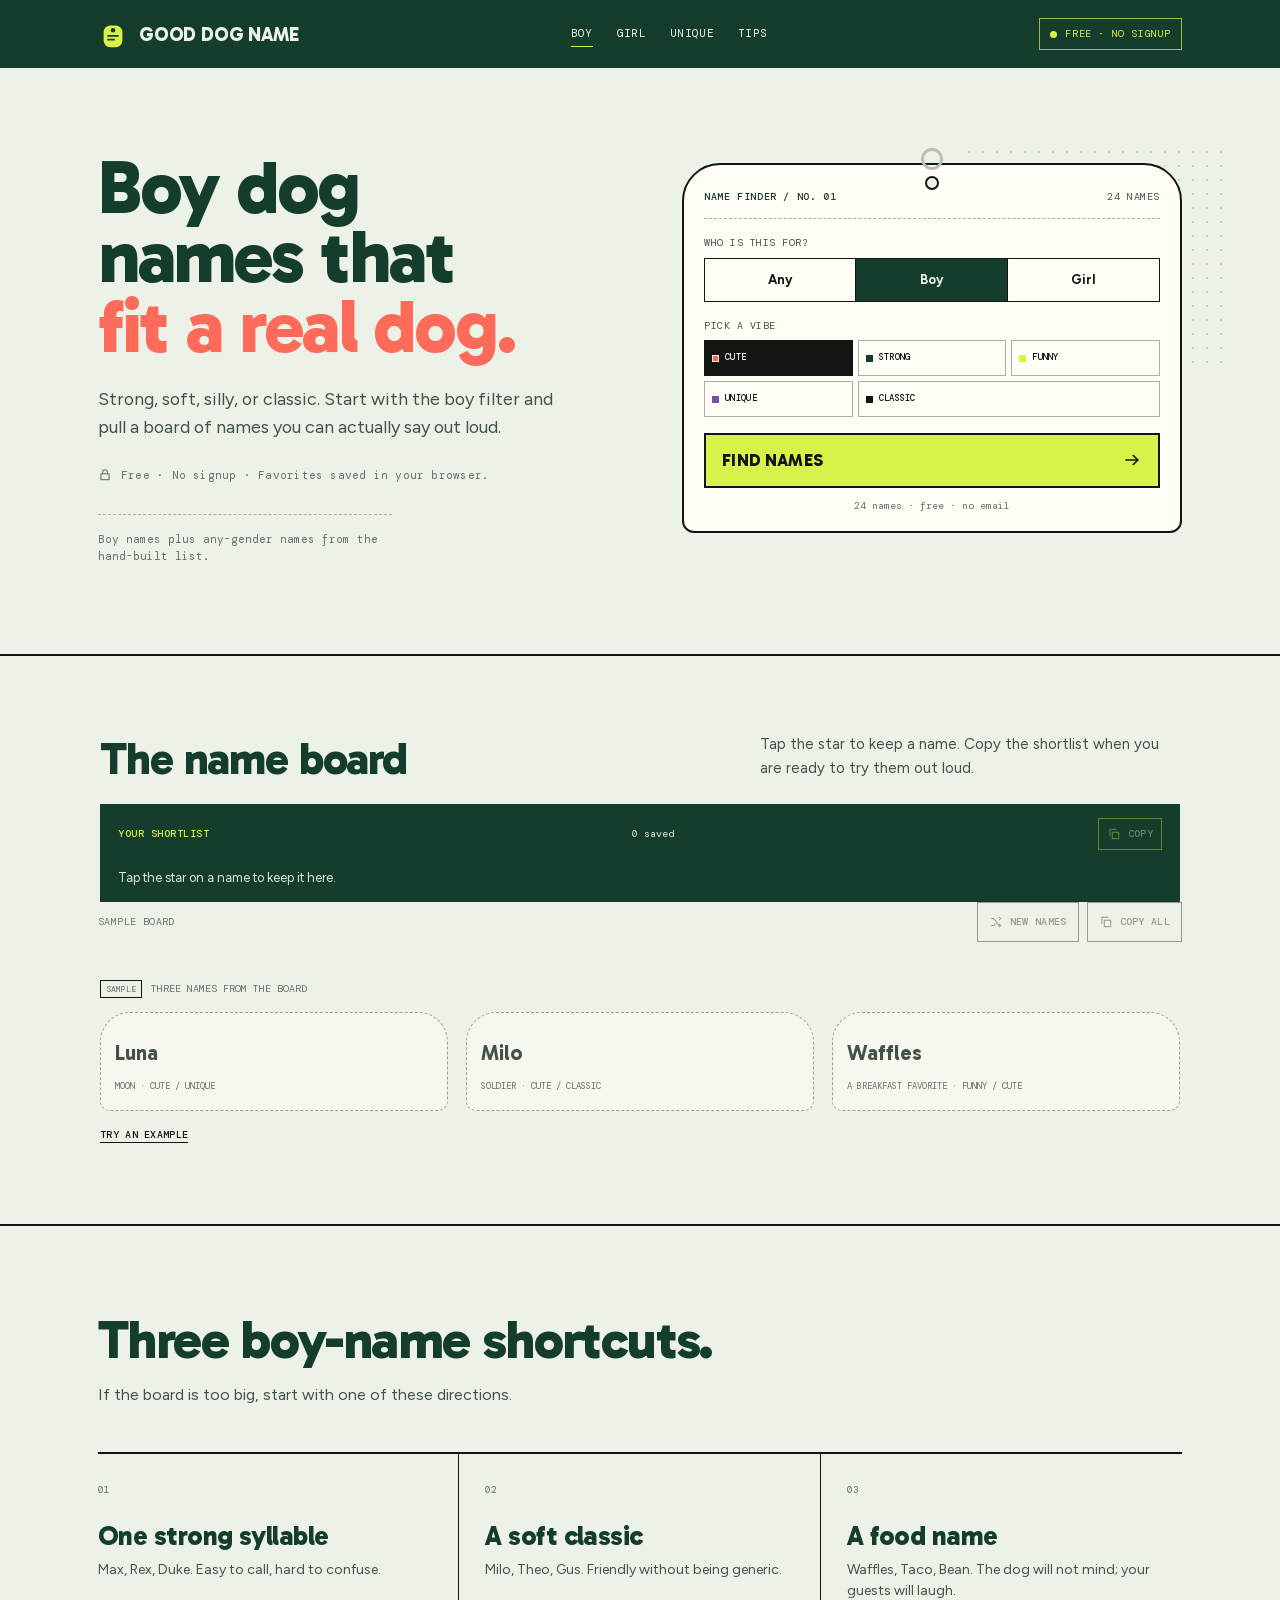
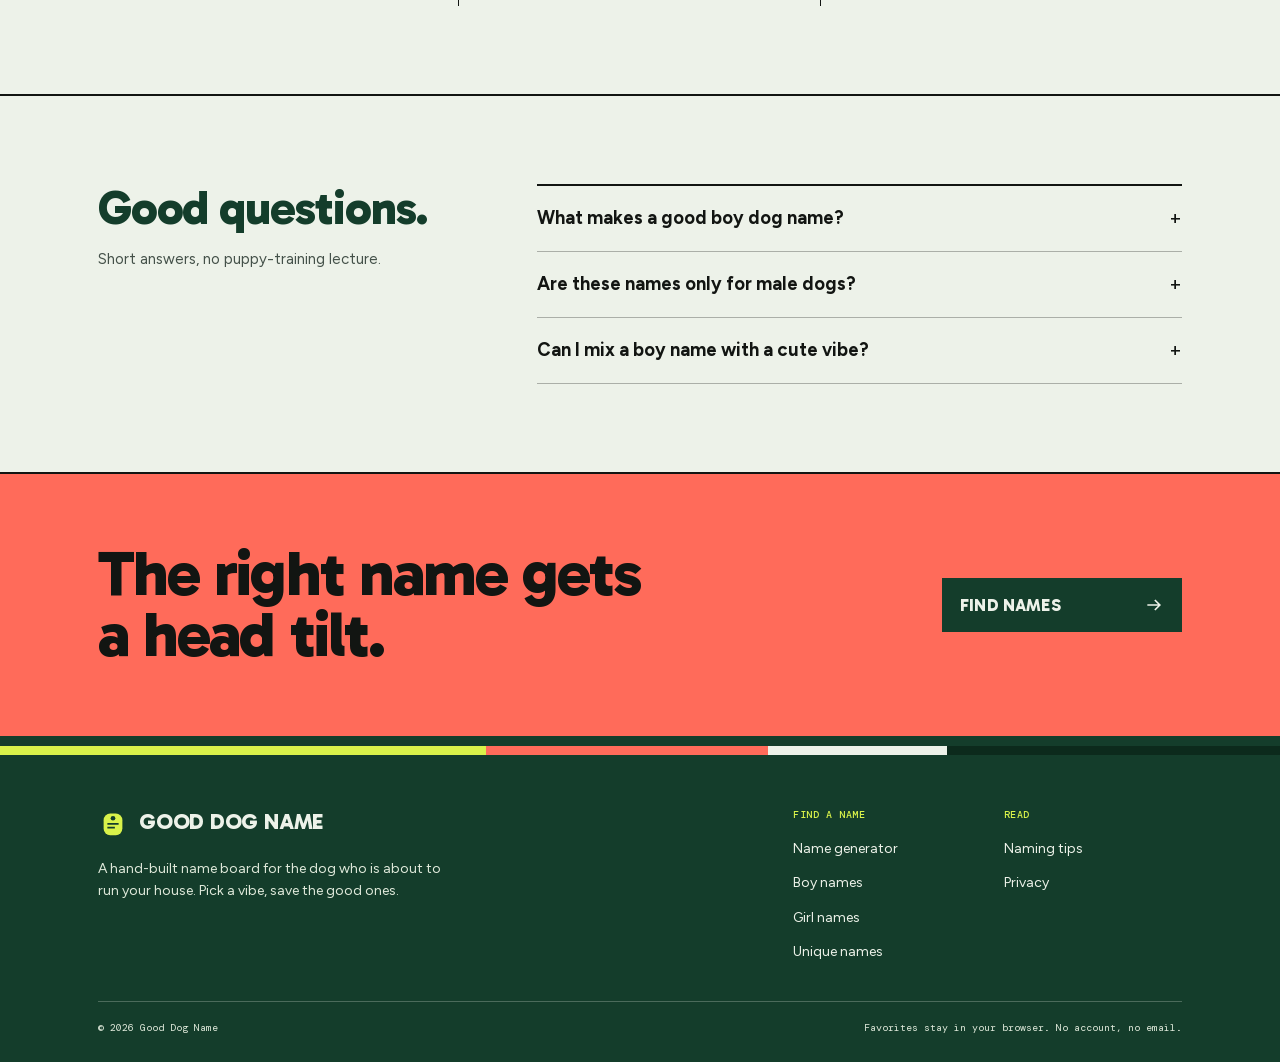
==== boy-dog-names/index.html @ aaa2a05f "Launch Good Dog Name preview" ====
<!doctype html>
<html lang="en">
<head>
<meta charset="utf-8">
<meta name="viewport" content="width=device-width, initial-scale=1">
<title>Boy Dog Names — Ideas by Vibe | Good Dog Name</title>
<meta name="description" content="Boy dog names with a clear sound and a good nickname: strong, cute, funny, unique, and classic picks.">
<link rel="canonical" href="https://fuchen5737.github.io/good-dog-name/boy-dog-names/">
<meta name="theme-color" content="#143d2b">
<meta name="robots" content="noindex, nofollow">
<meta property="og:type" content="website">
<meta property="og:site_name" content="Good Dog Name">
<meta property="og:title" content="Boy Dog Names — Ideas by Vibe | Good Dog Name">
<meta property="og:description" content="Boy dog names with a clear sound and a good nickname: strong, cute, funny, unique, and classic picks.">
<meta property="og:url" content="https://fuchen5737.github.io/good-dog-name/boy-dog-names/">
<meta property="og:image" content="https://fuchen5737.github.io/good-dog-name/assets/og.png">
<meta property="og:image:width" content="1200">
<meta property="og:image:height" content="630">
<meta name="twitter:card" content="summary_large_image">
<meta name="twitter:title" content="Boy Dog Names — Ideas by Vibe | Good Dog Name">
<meta name="twitter:description" content="Boy dog names with a clear sound and a good nickname: strong, cute, funny, unique, and classic picks.">
<meta name="twitter:image" content="https://fuchen5737.github.io/good-dog-name/assets/og.png">
<link rel="icon" href="../assets/favicon.svg" type="image/svg+xml">
<link rel="preload" href="../assets/fonts/gabarito-latin.woff2" as="font" type="font/woff2" crossorigin>
<link rel="preload" href="../assets/fonts/figtree-latin.woff2" as="font" type="font/woff2" crossorigin>
<link rel="stylesheet" href="../assets/styles.css">
<script type="application/ld+json">{"@context":"https://schema.org","@type":"WebApplication","name":"Good Dog Name","url":"https://fuchen5737.github.io/good-dog-name/","applicationCategory":"UtilitiesApplication","operatingSystem":"Any","browserRequirements":"Requires JavaScript","offers":{"@type":"Offer","price":"0","priceCurrency":"USD"},"description":"A free dog name generator with a hand-built list of names by gender and vibe, plus a saved shortlist."}</script>
<script type="application/ld+json">{"@context":"https://schema.org","@type":"FAQPage","mainEntity":[{"@type":"Question","name":"What makes a good boy dog name?","acceptedAnswer":{"@type":"Answer","text":"A clear sound, a nickname you like, and a name that does not sound like a command. Short and strong is a reliable start."}},{"@type":"Question","name":"Are these names only for male dogs?","acceptedAnswer":{"@type":"Answer","text":"The list is filtered to boy and any-gender names, but dogs do not care about gender. Use what fits."}},{"@type":"Question","name":"Can I mix a boy name with a cute vibe?","acceptedAnswer":{"@type":"Answer","text":"Yes. The vibe filter is separate from the gender filter, so you can pull cute boy names, strong boy names, and everything in between."}}]}</script>
</head>
<body data-page="boy-dog-names" data-preset-gender="boy" data-preset-style="cute">
<a class="skip-link" href="#generator">Skip to name finder</a>
<header class="site-header">
  <div class="wrap site-header__inner">
    <a class="brand" href="../" aria-label="Good Dog Name home">
      <svg class="brand__mark" viewBox="0 0 32 32" aria-hidden="true"><rect x="6" y="7" width="20" height="23" rx="7" fill="#d9f24a"/><circle cx="16" cy="12" r="2.5" fill="#143d2b"/><path d="M10 18h12M10 22h8" stroke="#143d2b" stroke-width="2"/></svg>
      <span>Good Dog Name</span>
    </a>
    <nav class="site-nav" aria-label="Primary">
      <a href="../boy-dog-names/" aria-current="page">Boy</a>
      <a href="../girl-dog-names/">Girl</a>
      <a href="../unique-dog-names/">Unique</a>
      <a href="../dog-naming-tips/">Tips</a>
    </nav>
    <span class="header-chip">Free · No signup</span>
  </div>
</header>
<main id="main">
<section class="hero" id="generator">
  <div class="wrap hero__inner">
    <div class="hero__copy reveal">
      <h1>Boy dog names that <em>fit a real dog.</em></h1>
      <p class="hero__sub">Strong, soft, silly, or classic. Start with the boy filter and pull a board of names you can actually say out loud.</p>
      <p class="hero__trust"><svg viewBox="0 0 24 24" fill="none" stroke="currentColor" stroke-width="1.8" aria-hidden="true"><rect x="5" y="10" width="14" height="10"/><path d="M8 10V7a4 4 0 0 1 8 0v3"/></svg> Free · No signup · Favorites saved in your browser.</p>
      <p class="hero__note">Boy names plus any-gender names from the hand-built list.</p>
    </div>
    <div class="finder-wrap">
      <form class="finder reveal reveal--2" id="name-form" novalidate>
  <div class="finder__head">
    <strong>Name finder / No. 01</strong>
    <span>24 names</span>
  </div>
  <div class="finder__body">
    <fieldset class="fieldset">
      <legend>Who is this for?</legend>
      <div class="segmented">
        <label><input type="radio" name="gender" value="any"><span>Any</span></label>
        <label><input type="radio" name="gender" value="boy" checked><span>Boy</span></label>
        <label><input type="radio" name="gender" value="girl"><span>Girl</span></label>
      </div>
    </fieldset>
    <fieldset class="fieldset">
      <legend>Pick a vibe</legend>
      <div class="style-chips">
        <label class="style-chip"><input type="radio" name="style" value="cute" checked><span>Cute</span></label>
<label class="style-chip"><input type="radio" name="style" value="strong"><span>Strong</span></label>
<label class="style-chip"><input type="radio" name="style" value="funny"><span>Funny</span></label>
<label class="style-chip"><input type="radio" name="style" value="unique"><span>Unique</span></label>
<label class="style-chip"><input type="radio" name="style" value="classic"><span>Classic</span></label>
      </div>
    </fieldset>
    <button class="submit" type="submit">
      <span>Find names</span>
      <svg viewBox="0 0 24 24" fill="none" stroke="currentColor" stroke-width="2" aria-hidden="true"><path d="M4 12h15M13 6l6 6-6 6"/></svg>
    </button>
    <p class="finder__foot">24 names · free · no email</p>
  </div>
</form>
    </div>
  </div>
</section>
<section class="board" id="board" aria-labelledby="board-title">
  <div class="wrap">
    <div class="board__intro">
      <h2 id="board-title">The name board</h2>
      <p>Tap the star to keep a name. Copy the shortlist when you are ready to try them out loud.</p>
    </div>
    <div class="shortlist" id="shortlist">
      <div class="shortlist__head">
        <h3>Your shortlist</h3>
        <span id="shortlist-count">0 saved</span>
        <button class="button-quiet" id="copy-shortlist" type="button" aria-label="Copy shortlist" disabled><svg viewBox="0 0 24 24" fill="none" stroke="currentColor" stroke-width="1.8" aria-hidden="true"><rect x="9" y="9" width="11" height="11"/><path d="M5 15V4h11"/></svg><span>Copy</span></button>
      </div>
      <div class="shortlist__chips" id="shortlist-chips">
        <p class="shortlist__empty">Tap the star on a name to keep it here.</p>
      </div>
    </div>
    <div class="board__tools">
      <span class="board__count" id="board-count">Sample board</span>
      <button class="button-quiet" id="new-names" type="button" disabled><svg viewBox="0 0 24 24" fill="none" stroke="currentColor" stroke-width="1.8" aria-hidden="true"><path d="M4 6h4l9 12h3M4 18h4l2.5-3.3M17 3l3 3-3 3M17 15l3 3-3 3"/></svg><span>New names</span></button>
      <button class="button-quiet" id="copy-all" type="button" disabled><svg viewBox="0 0 24 24" fill="none" stroke="currentColor" stroke-width="1.8" aria-hidden="true"><rect x="9" y="9" width="11" height="11"/><path d="M5 15V4h11"/></svg><span>Copy all</span></button>
    </div>
    <div class="tag-empty" id="tag-empty">
      <p class="tag-empty__note"><span>Sample</span> Three names from the board</p>
      <div class="sample-grid">
        <div class="sample-tag"><strong>Luna</strong><span>moon · cute / unique</span></div>
        <div class="sample-tag"><strong>Milo</strong><span>soldier · cute / classic</span></div>
        <div class="sample-tag"><strong>Waffles</strong><span>a breakfast favorite · funny / cute</span></div>
      </div>
      <div class="empty-actions">
        <button class="link-button" id="fill-example" type="button">Try an example</button>
      </div>
    </div>
    <div class="tag-grid" id="tag-grid" hidden></div>
    <span class="sr-only" id="result-status" role="status" aria-live="polite"></span>
  </div>
</section>
<section class="section" aria-labelledby="boy-tips-title">
  <div class="wrap">
    <div class="section__head">
      <h2 id="boy-tips-title">Three boy-name shortcuts.</h2>
      <p>If the board is too big, start with one of these directions.</p>
    </div>
    <div class="how">
      <div class="how__item"><span class="how__num">01</span><h3>One strong syllable</h3><p>Max, Rex, Duke. Easy to call, hard to confuse.</p></div>
      <div class="how__item"><span class="how__num">02</span><h3>A soft classic</h3><p>Milo, Theo, Gus. Friendly without being generic.</p></div>
      <div class="how__item"><span class="how__num">03</span><h3>A food name</h3><p>Waffles, Taco, Bean. The dog will not mind; your guests will laugh.</p></div>
    </div>
  </div>
</section>
<section class="section" aria-labelledby="faq-title">
  <div class="wrap faq">
    <div class="faq__intro">
      <h2 id="faq-title">Good questions.</h2>
      <p>Short answers, no puppy-training lecture.</p>
    </div>
    <div class="faq-list">
      <details class="faq-item"><summary>What makes a good boy dog name?</summary><p>A clear sound, a nickname you like, and a name that does not sound like a command. Short and strong is a reliable start.</p></details>
<details class="faq-item"><summary>Are these names only for male dogs?</summary><p>The list is filtered to boy and any-gender names, but dogs do not care about gender. Use what fits.</p></details>
<details class="faq-item"><summary>Can I mix a boy name with a cute vibe?</summary><p>Yes. The vibe filter is separate from the gender filter, so you can pull cute boy names, strong boy names, and everything in between.</p></details>
    </div>
  </div>
</section>
<section class="cta" aria-labelledby="cta-title">
  <div class="wrap cta__inner">
    <h2 id="cta-title">The right name gets a head tilt.</h2>
    <a class="submit" href="#generator"><span>Find names</span><svg viewBox="0 0 24 24" fill="none" stroke="currentColor" stroke-width="2" aria-hidden="true"><path d="M4 12h15M13 6l6 6-6 6"/></svg></a>
  </div>
</section>
</main>
<footer class="site-footer">
  <div class="site-footer__bar" aria-hidden="true"><span></span><span></span><span></span><span></span></div>
  <div class="wrap">
    <div class="site-footer__inner">
      <div>
        <a class="brand" href="../"><svg class="brand__mark" viewBox="0 0 32 32" aria-hidden="true"><rect x="6" y="7" width="20" height="23" rx="7" fill="#d9f24a"/><circle cx="16" cy="12" r="2.5" fill="#143d2b"/><path d="M10 18h12M10 22h8" stroke="#143d2b" stroke-width="2"/></svg><span>Good Dog Name</span></a>
        <p class="site-footer__note">A hand-built name board for the dog who is about to run your house. Pick a vibe, save the good ones.</p>
      </div>
      <div>
        <h2>Find a name</h2>
        <ul>
          <li><a href="../">Name generator</a></li>
          <li><a href="../boy-dog-names/">Boy names</a></li>
          <li><a href="../girl-dog-names/">Girl names</a></li>
          <li><a href="../unique-dog-names/">Unique names</a></li>
        </ul>
      </div>
      <div>
        <h2>Read</h2>
        <ul>
          <li><a href="../dog-naming-tips/">Naming tips</a></li>
          <li><a href="../privacy/">Privacy</a></li>
        </ul>
      </div>
    </div>
    <div class="site-footer__bottom">
      <span>© 2026 Good Dog Name</span>
      <span>Favorites stay in your browser. No account, no email.</span>
    </div>
  </div>
</footer>
<div class="toast" id="toast" role="status" aria-live="polite"></div>
<script type="module" src="../assets/app.js"></script>
</body>
</html>
---- assets/styles.css ----
@font-face {
  font-family: "Gabarito";
  src: url("./fonts/gabarito-latin.woff2") format("woff2");
  font-weight: 400 900;
  font-style: normal;
  font-display: swap;
}

@font-face {
  font-family: "Figtree";
  src: url("./fonts/figtree-latin.woff2") format("woff2");
  font-weight: 300 900;
  font-style: normal;
  font-display: swap;
}

@font-face {
  font-family: "DM Mono";
  src: url("./fonts/dm-mono-400.woff2") format("woff2");
  font-weight: 400;
  font-style: normal;
  font-display: swap;
}

@font-face {
  font-family: "DM Mono";
  src: url("./fonts/dm-mono-500.woff2") format("woff2");
  font-weight: 500;
  font-style: normal;
  font-display: swap;
}

:root {
  --paper: #edf2e9;
  --paper-deep: #dfe9da;
  --white: #fffdf6;
  --ink: #121512;
  --ink-soft: #445149;
  --ink-mute: #647169;
  --forest: #143d2b;
  --forest-deep: #0c2a1c;
  --tennis: #d9f24a;
  --coral: #ff6b5a;
  --plum: #7651a6;
  --metal: #b9bdb5;
  --display: "Gabarito", "Trebuchet MS", sans-serif;
  --body: "Figtree", "Helvetica Neue", Arial, sans-serif;
  --mono: "DM Mono", ui-monospace, monospace;
  --max: 1180px;
  --gutter: clamp(20px, 4vw, 48px);
  --ease: cubic-bezier(0.16, 1, 0.3, 1);
}

*,
*::before,
*::after {
  box-sizing: border-box;
}

[hidden] {
  display: none !important;
}

html {
  background: var(--paper);
  scroll-behavior: smooth;
  scrollbar-color: var(--forest) var(--paper);
}

::-webkit-scrollbar {
  width: 12px;
}

::-webkit-scrollbar-track {
  background: var(--paper);
}

::-webkit-scrollbar-thumb {
  background: var(--forest);
  border: 3px solid var(--paper);
}

body {
  margin: 0;
  background: var(--paper);
  color: var(--ink);
  font-family: var(--body);
  font-size: 17px;
  line-height: 1.55;
  -webkit-font-smoothing: antialiased;
  text-rendering: optimizeLegibility;
}

::selection {
  background: var(--tennis);
  color: var(--ink);
}

:focus-visible {
  outline: 2px solid var(--coral);
  outline-offset: 3px;
}

.site-header :focus-visible,
.site-footer :focus-visible {
  outline-color: var(--tennis);
}

a {
  color: inherit;
  text-underline-offset: 0.18em;
}

img,
svg {
  display: block;
  max-width: 100%;
}

button,
input {
  font: inherit;
  color: inherit;
}

button {
  cursor: pointer;
}

a.submit {
  text-decoration: none;
}

.wrap {
  width: 100%;
  max-width: var(--max);
  margin: 0 auto;
  padding-inline: var(--gutter);
}

.skip-link {
  position: absolute;
  left: 16px;
  top: -60px;
  z-index: 100;
  background: var(--tennis);
  color: var(--ink);
  padding: 10px 14px;
  font-family: var(--mono);
  font-size: 12px;
  text-decoration: none;
}

.skip-link:focus {
  top: 12px;
}

/* Header */
.site-header {
  background: var(--forest);
  color: var(--paper);
}

.site-header__inner {
  min-height: 68px;
  display: flex;
  align-items: center;
  justify-content: space-between;
  gap: 24px;
}

.brand {
  display: inline-flex;
  align-items: center;
  gap: 11px;
  color: var(--paper);
  text-decoration: none;
  font-family: var(--display);
  font-size: 19px;
  font-weight: 800;
  line-height: 1;
  letter-spacing: -0.01em;
  text-transform: uppercase;
}

.brand__mark {
  width: 30px;
  height: 30px;
  flex: none;
}

.site-nav {
  display: flex;
  align-items: center;
  gap: 24px;
  font-family: var(--mono);
  font-size: 11px;
  letter-spacing: 0.03em;
  text-transform: uppercase;
}

.site-nav a {
  color: var(--paper);
  text-decoration: none;
  padding-block: 4px;
  border-bottom: 1px solid transparent;
}

.site-nav a:hover,
.site-nav a[aria-current="page"] {
  border-bottom-color: var(--tennis);
}

.header-chip {
  display: inline-flex;
  align-items: center;
  gap: 8px;
  border: 1px solid rgba(217, 242, 74, 0.7);
  color: var(--tennis);
  padding: 7px 10px;
  font-family: var(--mono);
  font-size: 10px;
  letter-spacing: 0.06em;
  text-transform: uppercase;
  white-space: nowrap;
}

.header-chip::before {
  content: "";
  width: 7px;
  height: 7px;
  background: var(--tennis);
  border-radius: 50%;
}

/* Hero */
.hero {
  position: relative;
  overflow: hidden;
  background: var(--paper);
  border-bottom: 2px solid var(--ink);
}

.hero__inner {
  position: relative;
  z-index: 1;
  display: grid;
  grid-template-columns: minmax(0, 1.02fr) minmax(350px, 0.98fr);
  gap: clamp(36px, 5vw, 72px);
  align-items: start;
  padding-block: clamp(46px, 6vw, 78px) clamp(56px, 7vw, 92px);
}

.hero__copy {
  max-width: 650px;
  padding-top: 8px;
}

.hero h1 {
  margin: 0;
  font-family: var(--display);
  font-size: clamp(3rem, 5.9vw, 5.15rem);
  font-weight: 800;
  line-height: 0.92;
  letter-spacing: -0.03em;
  text-wrap: balance;
  color: var(--forest);
}

.hero h1 em {
  font-style: normal;
  color: var(--coral);
}

.hero__sub {
  max-width: 44ch;
  margin: 24px 0 0;
  color: var(--ink-soft);
  font-size: clamp(1.03rem, 1.4vw, 1.18rem);
  line-height: 1.55;
}

.hero__trust {
  display: flex;
  align-items: center;
  gap: 9px;
  margin-top: 26px;
  font-family: var(--mono);
  font-size: 11px;
  letter-spacing: 0.02em;
  color: var(--ink-mute);
}

.hero__trust svg {
  width: 14px;
  height: 14px;
  flex: none;
}

.hero__note {
  max-width: 42ch;
  margin: 30px 0 0;
  padding-top: 16px;
  border-top: 1px dashed rgba(18, 21, 18, 0.3);
  font-family: var(--mono);
  font-size: 11px;
  line-height: 1.55;
  color: var(--ink-mute);
}

/* Finder: a big dog tag */
.finder-wrap {
  position: relative;
  padding-top: 18px;
}

.finder-wrap::before {
  content: "";
  position: absolute;
  top: 0;
  right: -8%;
  width: 260px;
  height: 220px;
  background-image: radial-gradient(circle, rgba(20, 61, 43, 0.18) 1.3px, transparent 1.5px);
  background-size: 14px 14px;
  pointer-events: none;
}

.finder {
  position: relative;
  z-index: 1;
  background: var(--white);
  border: 2px solid var(--ink);
  border-radius: 38px 38px 12px 12px;
  padding: 24px 20px 18px;
}

.finder::before {
  content: "";
  position: absolute;
  top: 11px;
  left: 50%;
  width: 14px;
  height: 14px;
  transform: translateX(-50%);
  border: 2px solid var(--ink);
  border-radius: 50%;
  background: var(--paper);
  z-index: 2;
}

.finder::after {
  content: "";
  position: absolute;
  top: -17px;
  left: 50%;
  width: 22px;
  height: 22px;
  transform: translateX(-50%);
  border: 3px solid var(--metal);
  border-radius: 50%;
  z-index: 1;
}

.finder__head {
  display: flex;
  align-items: center;
  justify-content: space-between;
  gap: 14px;
  padding-bottom: 14px;
  border-bottom: 1.5px dashed rgba(18, 21, 18, 0.35);
  font-family: var(--mono);
  font-size: 10px;
  letter-spacing: 0.06em;
  text-transform: uppercase;
  color: var(--ink-soft);
}

.finder__head strong {
  color: var(--forest);
  font-weight: 500;
}

.finder__body {
  padding-top: 16px;
}

.fieldset {
  margin: 0 0 16px;
  padding: 0;
  border: 0;
}

.fieldset > legend {
  padding: 0;
  margin-bottom: 7px;
  font-family: var(--mono);
  font-size: 10px;
  letter-spacing: 0.05em;
  text-transform: uppercase;
  color: var(--ink-soft);
}

.segmented {
  display: grid;
  grid-template-columns: repeat(3, 1fr);
  border: 1.5px solid var(--ink);
}

.segmented label {
  position: relative;
  display: block;
}

.segmented input {
  position: absolute;
  opacity: 0;
  pointer-events: none;
}

.segmented span {
  display: grid;
  place-items: center;
  min-height: 42px;
  font-family: var(--body);
  font-size: 13px;
  font-weight: 700;
  cursor: pointer;
  border-right: 1.5px solid var(--ink);
  background: var(--white);
}

.segmented label:last-child span {
  border-right: 0;
}

.segmented span:hover {
  background: var(--paper);
}

.segmented input:checked + span {
  background: var(--forest);
  color: var(--paper);
}

.segmented input:focus-visible + span {
  outline: 2px solid var(--coral);
  outline-offset: -3px;
}

.style-chips {
  display: grid;
  grid-template-columns: repeat(3, 1fr);
  gap: 5px;
}

.style-chip {
  position: relative;
  display: block;
}

.style-chip input {
  position: absolute;
  opacity: 0;
  pointer-events: none;
}

.style-chip span {
  display: flex;
  align-items: center;
  gap: 6px;
  min-height: 36px;
  padding: 6px 7px;
  border: 1.5px solid rgba(18, 21, 18, 0.35);
  background: var(--white);
  font-family: var(--mono);
  font-size: 9px;
  font-weight: 500;
  letter-spacing: 0.03em;
  text-transform: uppercase;
  cursor: pointer;
}

.style-chip span::before {
  content: "";
  width: 7px;
  height: 7px;
  flex: none;
  background: var(--swatch, var(--forest));
}

.style-chip:nth-child(1) span {
  --swatch: var(--coral);
}

.style-chip:nth-child(2) span {
  --swatch: var(--forest);
}

.style-chip:nth-child(3) span {
  --swatch: var(--tennis);
}

.style-chip:nth-child(4) span {
  --swatch: var(--plum);
}

.style-chip:nth-child(5) {
  grid-column: span 2;
}

.style-chip:nth-child(5) span {
  --swatch: var(--ink);
}

.style-chip span:hover {
  border-color: var(--ink);
  background: var(--paper);
}

.style-chip input:checked + span {
  background: var(--ink);
  border-color: var(--ink);
  color: var(--paper);
}

.style-chip input:checked + span::before {
  border: 1px solid var(--paper);
}

.style-chip input:focus-visible + span {
  outline: 2px solid var(--coral);
  outline-offset: 2px;
}

.submit {
  display: flex;
  align-items: center;
  justify-content: space-between;
  gap: 12px;
  width: 100%;
  min-height: 54px;
  padding: 12px 16px;
  border: 2px solid var(--ink);
  background: var(--tennis);
  color: var(--ink);
  font-family: var(--display);
  font-size: 17px;
  font-weight: 800;
  letter-spacing: 0.01em;
  text-transform: uppercase;
  transition: background 150ms ease, transform 150ms ease;
}

.submit:hover {
  background: var(--coral);
}

.submit:active {
  transform: translateY(1px);
}

.submit svg {
  width: 20px;
  height: 20px;
  flex: none;
}

.submit[disabled] {
  cursor: wait;
  opacity: 0.7;
}

.finder__foot {
  margin: 10px 0 0;
  font-family: var(--mono);
  font-size: 10px;
  color: var(--ink-mute);
  text-align: center;
}

/* Board */
.board {
  padding-block: clamp(44px, 6vw, 78px);
}

.board__intro {
  display: flex;
  align-items: end;
  justify-content: space-between;
  gap: 24px;
  max-width: 1080px;
  margin: 0 auto 16px;
}

.board__intro h2 {
  margin: 0;
  font-family: var(--display);
  font-size: clamp(1.9rem, 3.5vw, 2.8rem);
  font-weight: 800;
  line-height: 1;
  letter-spacing: -0.025em;
  color: var(--forest);
}

.board__intro p {
  max-width: 42ch;
  margin: 0 0 2px;
  color: var(--ink-soft);
  font-size: 15px;
}

.board__tools {
  display: flex;
  align-items: center;
  gap: 8px;
  flex-wrap: wrap;
  margin-bottom: 16px;
}

.board__count {
  margin-right: auto;
  font-family: var(--mono);
  font-size: 10px;
  letter-spacing: 0.04em;
  text-transform: uppercase;
  color: var(--ink-mute);
}

.button-quiet {
  display: inline-flex;
  align-items: center;
  justify-content: center;
  gap: 7px;
  min-height: 40px;
  padding: 7px 11px;
  border: 1.5px solid var(--ink);
  background: transparent;
  color: var(--ink);
  font-family: var(--mono);
  font-size: 10px;
  font-weight: 500;
  letter-spacing: 0.03em;
  text-transform: uppercase;
  transition: background 150ms ease;
}

.button-quiet svg {
  width: 14px;
  height: 14px;
  flex: none;
}

.button-quiet:hover {
  background: var(--tennis);
}

.button-quiet:disabled {
  cursor: not-allowed;
  opacity: 0.4;
}

.tag-grid {
  display: grid;
  grid-template-columns: repeat(3, minmax(0, 1fr));
  gap: 18px;
  max-width: 1080px;
  margin: 0 auto;
}

.dog-tag {
  position: relative;
  display: flex;
  flex-direction: column;
  min-height: 210px;
  padding: 30px 16px 14px;
  border: 2px solid var(--ink);
  border-radius: 34px 34px 12px 12px;
  background: var(--white);
  transform: rotate(-0.5deg);
  animation: tag-in 460ms var(--ease) both;
  animation-delay: calc(var(--i, 0) * 28ms);
}

.dog-tag:nth-child(3n) {
  transform: rotate(0.5deg);
}

.dog-tag:hover {
  transform: rotate(0) translateY(-2px);
}

.dog-tag::before {
  content: "";
  position: absolute;
  top: 10px;
  left: 50%;
  width: 12px;
  height: 12px;
  transform: translateX(-50%);
  border: 2px solid var(--ink);
  border-radius: 50%;
  background: var(--paper);
}

.dog-tag::after {
  content: "";
  position: absolute;
  top: -14px;
  left: 50%;
  width: 18px;
  height: 18px;
  transform: translateX(-50%);
  border: 3px solid var(--metal);
  border-radius: 50%;
}

.dog-tag__top {
  display: flex;
  align-items: flex-start;
  justify-content: space-between;
  gap: 10px;
}

.dog-tag__name {
  margin: 0;
  font-family: var(--display);
  font-size: clamp(1.5rem, 2.4vw, 1.9rem);
  font-weight: 800;
  line-height: 1.05;
  letter-spacing: -0.02em;
  color: var(--forest);
  overflow-wrap: anywhere;
}

.dog-tag__note {
  margin: 6px 0 0;
  color: var(--ink-soft);
  font-size: 14px;
  line-height: 1.4;
}

.dog-tag__styles {
  display: flex;
  flex-wrap: wrap;
  gap: 5px;
  margin-top: 12px;
}

.dog-tag__style {
  border: 1px solid rgba(18, 21, 18, 0.3);
  padding: 2px 5px;
  font-family: var(--mono);
  font-size: 8px;
  letter-spacing: 0.03em;
  text-transform: uppercase;
  color: var(--ink-soft);
}

.dog-tag__actions {
  display: flex;
  align-items: center;
  justify-content: flex-end;
  gap: 6px;
  margin-top: auto;
  padding-top: 12px;
}

.icon-button {
  display: grid;
  place-items: center;
  width: 36px;
  height: 36px;
  padding: 0;
  border: 1.5px solid var(--ink);
  background: transparent;
  color: var(--ink);
  transition: background 150ms ease;
}

.icon-button svg {
  width: 16px;
  height: 16px;
}

.icon-button:hover {
  background: var(--tennis);
}

.icon-button.star.is-favorite {
  background: var(--tennis);
}

.dog-tag__top .icon-button {
  flex: none;
}

.icon-button.star.is-favorite svg {
  fill: var(--forest);
}

.icon-button.is-copied {
  background: var(--tennis);
}

.tag-empty {
  max-width: 1080px;
  margin: 0 auto;
  padding: 22px 0 4px;
}

.tag-empty__note {
  display: flex;
  align-items: center;
  gap: 9px;
  margin: 0 0 14px;
  font-family: var(--mono);
  font-size: 10px;
  color: var(--ink-mute);
  text-transform: uppercase;
}

.tag-empty__note span {
  border: 1px solid var(--ink);
  padding: 2px 5px;
  font-size: 8px;
}

.sample-grid {
  display: grid;
  grid-template-columns: repeat(3, minmax(0, 1fr));
  gap: 18px;
}

.sample-tag {
  border: 1.5px dashed rgba(18, 21, 18, 0.4);
  border-radius: 30px 30px 10px 10px;
  padding: 24px 14px 14px;
  background: rgba(255, 253, 246, 0.5);
  color: var(--ink-mute);
}

.sample-tag strong {
  display: block;
  font-family: var(--display);
  font-size: 1.3rem;
  color: var(--ink-soft);
}

.sample-tag span {
  font-family: var(--mono);
  font-size: 9px;
  text-transform: uppercase;
}

.empty-actions {
  display: flex;
  align-items: center;
  gap: 14px;
  flex-wrap: wrap;
  margin-top: 16px;
}

.link-button {
  padding: 0;
  border: 0;
  border-bottom: 1px solid currentColor;
  background: transparent;
  color: var(--ink);
  font-family: var(--mono);
  font-size: 10px;
  font-weight: 500;
  letter-spacing: 0.03em;
  text-transform: uppercase;
}

.link-button:hover {
  color: var(--coral);
}

/* Shortlist */
.shortlist {
  max-width: 1080px;
  margin: 22px auto 0;
  background: var(--forest);
  color: var(--paper);
  padding: 14px 18px;
}

.shortlist__head {
  display: flex;
  align-items: center;
  justify-content: space-between;
  gap: 14px;
  flex-wrap: wrap;
}

.shortlist__head h3 {
  margin: 0;
  font-family: var(--mono);
  font-size: 10px;
  font-weight: 500;
  letter-spacing: 0.05em;
  text-transform: uppercase;
  color: var(--tennis);
}

.shortlist__head span {
  font-family: var(--mono);
  font-size: 10px;
  color: var(--paper-deep);
}

.shortlist__head .button-quiet {
  min-height: 32px;
  padding: 5px 8px;
  font-size: 9px;
}

.shortlist__chips {
  display: flex;
  flex-wrap: wrap;
  gap: 6px;
  margin-top: 10px;
}

.fav-chip {
  display: inline-flex;
  align-items: center;
  gap: 5px;
  border: 1px solid rgba(238, 242, 233, 0.5);
  padding: 4px 5px 4px 8px;
  font-family: var(--body);
  font-size: 12px;
  font-weight: 600;
  color: var(--paper);
}

.fav-chip button {
  display: grid;
  place-items: center;
  width: 20px;
  height: 20px;
  padding: 0;
  border: 0;
  background: transparent;
  color: var(--tennis);
  font-family: var(--mono);
  font-size: 13px;
  line-height: 1;
}

.shortlist__empty {
  margin: 8px 0 0;
  color: var(--paper-deep);
  font-size: 13px;
}

.shortlist .button-quiet {
  border-color: var(--tennis);
  color: var(--tennis);
}

.shortlist .button-quiet:hover {
  background: var(--tennis);
  color: var(--ink);
}

/* Sections */
.section {
  padding-block: clamp(52px, 7vw, 88px);
  border-top: 2px solid var(--ink);
}

.section--forest {
  background: var(--forest);
  color: var(--paper);
  border-top-color: var(--ink);
}

.section__head {
  max-width: 780px;
  margin-bottom: clamp(28px, 4vw, 44px);
}

.section__head h2 {
  margin: 0;
  font-family: var(--display);
  font-size: clamp(2.1rem, 4.2vw, 3.5rem);
  font-weight: 800;
  line-height: 0.98;
  letter-spacing: -0.03em;
  text-wrap: balance;
  color: var(--forest);
}

.section__head p {
  max-width: 62ch;
  margin: 16px 0 0;
  color: var(--ink-soft);
  font-size: 16px;
}

.section--forest .section__head h2 {
  color: var(--paper);
}

.section--forest .section__head p {
  color: var(--paper-deep);
}

.how {
  display: grid;
  grid-template-columns: repeat(3, minmax(0, 1fr));
  border-top: 2px solid var(--ink);
}

.how__item {
  padding: 20px 26px 4px 0;
  border-right: 1.5px solid var(--ink);
}

.how__item:last-child {
  border-right: 0;
  padding-right: 0;
}

.how__item + .how__item {
  padding-left: 26px;
}

.how__num {
  font-family: var(--mono);
  font-size: 10px;
  color: var(--ink-mute);
}

.how__item h3 {
  margin: 22px 0 8px;
  font-family: var(--display);
  font-size: clamp(1.3rem, 2.2vw, 1.7rem);
  font-weight: 800;
  line-height: 1.05;
  letter-spacing: -0.02em;
  color: var(--forest);
}

.how__item p {
  max-width: 32ch;
  margin: 0;
  color: var(--ink-soft);
  font-size: 14px;
}

.vibes {
  display: grid;
  grid-template-columns: repeat(5, minmax(0, 1fr));
  gap: 0 28px;
  border-top: 2px solid var(--paper);
}

.vibe {
  padding: 16px 0 4px;
}

.vibe h3 {
  margin: 0 0 10px;
  font-family: var(--mono);
  font-size: 10px;
  font-weight: 500;
  letter-spacing: 0.05em;
  text-transform: uppercase;
  color: var(--tennis);
}

.vibe ul {
  list-style: none;
  margin: 0;
  padding: 0;
}

.vibe li {
  padding: 5px 0;
  border-bottom: 1px dashed rgba(238, 242, 233, 0.22);
  font-family: var(--display);
  font-size: 1.05rem;
  font-weight: 600;
  color: var(--paper);
}

.section__foot {
  display: flex;
  align-items: center;
  gap: 18px;
  flex-wrap: wrap;
  margin-top: 24px;
}

.text-link {
  display: inline-flex;
  align-items: center;
  gap: 8px;
  color: var(--ink);
  font-family: var(--mono);
  font-size: 11px;
  font-weight: 500;
  letter-spacing: 0.03em;
  text-transform: uppercase;
  text-decoration: none;
  border-bottom: 1.5px solid var(--ink);
  padding-bottom: 4px;
}

.text-link:hover {
  color: var(--coral);
  border-color: var(--coral);
}

.text-link svg {
  width: 14px;
  height: 14px;
}

.section--forest .text-link {
  color: var(--paper);
  border-color: var(--tennis);
}

.section--forest .text-link:hover {
  color: var(--tennis);
}

.faq {
  display: grid;
  grid-template-columns: minmax(240px, 0.72fr) minmax(0, 1.28fr);
  gap: clamp(32px, 6vw, 88px);
  align-items: start;
}

.faq__intro h2 {
  margin: 0;
  font-family: var(--display);
  font-size: clamp(2rem, 3.8vw, 3rem);
  font-weight: 800;
  line-height: 1;
  letter-spacing: -0.025em;
  color: var(--forest);
}

.faq__intro p {
  max-width: 30ch;
  margin: 16px 0 0;
  color: var(--ink-soft);
  font-size: 15px;
}

.faq-list {
  border-top: 2px solid var(--ink);
}

.faq-item {
  border-bottom: 1px solid rgba(18, 21, 18, 0.3);
}

.faq-item summary {
  display: flex;
  align-items: center;
  justify-content: space-between;
  gap: 18px;
  padding: 17px 0;
  list-style: none;
  cursor: pointer;
  font-size: clamp(1rem, 1.6vw, 1.15rem);
  font-weight: 700;
}

.faq-item summary::-webkit-details-marker {
  display: none;
}

.faq-item summary::after {
  content: "+";
  flex: none;
  font-family: var(--mono);
  font-size: 20px;
  font-weight: 400;
}

.faq-item[open] summary::after {
  content: "−";
  color: var(--coral);
}

.faq-item p {
  max-width: 66ch;
  margin: 0;
  padding: 0 0 18px;
  color: var(--ink-soft);
  font-size: 15px;
}

.cta {
  background: var(--coral);
  color: var(--ink);
  padding-block: clamp(44px, 6vw, 70px);
  border-top: 2px solid var(--ink);
}

.cta__inner {
  display: flex;
  align-items: center;
  justify-content: space-between;
  gap: 28px;
  flex-wrap: wrap;
}

.cta h2 {
  max-width: 16ch;
  margin: 0;
  font-family: var(--display);
  font-size: clamp(2.2rem, 5vw, 4.1rem);
  font-weight: 800;
  line-height: 0.95;
  letter-spacing: -0.03em;
}

.cta .submit {
  width: auto;
  min-width: 240px;
  background: var(--forest);
  color: var(--paper);
  border-color: var(--forest);
}

.cta .submit:hover {
  background: var(--tennis);
  color: var(--ink);
}

/* Content pages */
.page-hero {
  background: var(--forest);
  color: var(--paper);
  padding-block: clamp(46px, 6vw, 82px);
  border-bottom: 2px solid var(--ink);
}

.page-hero h1 {
  max-width: 16ch;
  margin: 0;
  font-family: var(--display);
  font-size: clamp(2.7rem, 5.2vw, 4.6rem);
  font-weight: 800;
  line-height: 0.94;
  letter-spacing: -0.03em;
  text-wrap: balance;
}

.page-hero p {
  max-width: 56ch;
  margin: 20px 0 0;
  color: var(--paper-deep);
  font-size: clamp(1rem, 1.4vw, 1.15rem);
}

.page-hero__links {
  display: flex;
  gap: 18px;
  flex-wrap: wrap;
  margin-top: 26px;
  font-family: var(--mono);
  font-size: 10px;
  text-transform: uppercase;
}

.page-hero__links a {
  color: var(--paper);
  text-decoration: none;
  border-bottom: 1px solid rgba(238, 242, 233, 0.45);
  padding-bottom: 3px;
}

.page-hero__links a:hover {
  color: var(--tennis);
  border-color: var(--tennis);
}

.page-body {
  padding-block: clamp(44px, 6vw, 80px);
}

.prose {
  max-width: 720px;
  margin-inline: auto;
}

.prose h2 {
  margin: 40px 0 12px;
  font-family: var(--display);
  font-size: clamp(1.7rem, 2.8vw, 2.2rem);
  font-weight: 800;
  line-height: 1.05;
  letter-spacing: -0.02em;
  color: var(--forest);
}

.prose h2:first-child {
  margin-top: 0;
}

.prose p,
.prose li {
  color: var(--ink-soft);
  font-size: 16px;
}

.prose ul {
  padding-left: 1.2em;
  margin: 12px 0;
}

.prose li {
  margin: 6px 0;
}

.prose a {
  color: var(--ink);
  text-decoration-color: var(--coral);
  text-decoration-thickness: 2px;
}

.prose .submit,
.section__foot .submit {
  width: auto;
  display: inline-flex;
  justify-content: center;
}

.note-box {
  margin: 28px 0;
  padding: 16px 18px;
  border: 1.5px solid var(--ink);
  background: var(--tennis);
  font-size: 15px;
}

.note-box strong {
  display: block;
  margin-bottom: 4px;
  font-family: var(--mono);
  font-size: 10px;
  letter-spacing: 0.05em;
  text-transform: uppercase;
}

/* Footer */
.site-footer {
  background: var(--forest);
  color: var(--paper);
  padding-top: 10px;
}

.site-footer__bar {
  display: grid;
  grid-template-columns: 38% 22% 14% 26%;
  height: 9px;
  margin-bottom: clamp(34px, 5vw, 52px);
}

.site-footer__bar span:nth-child(1) {
  background: var(--tennis);
}

.site-footer__bar span:nth-child(2) {
  background: var(--coral);
}

.site-footer__bar span:nth-child(3) {
  background: var(--paper);
}

.site-footer__bar span:nth-child(4) {
  background: var(--forest-deep);
}

.site-footer__inner {
  display: grid;
  grid-template-columns: minmax(0, 1.3fr) repeat(2, minmax(120px, 0.35fr));
  gap: 32px;
  padding-bottom: 38px;
}

.site-footer .brand {
  font-size: 22px;
}

.site-footer__note {
  max-width: 36ch;
  margin: 14px 0 0;
  color: var(--paper-deep);
  font-size: 14px;
}

.site-footer h2 {
  margin: 0 0 12px;
  font-family: var(--mono);
  font-size: 10px;
  font-weight: 500;
  letter-spacing: 0.06em;
  text-transform: uppercase;
  color: var(--tennis);
}

.site-footer ul {
  list-style: none;
  margin: 0;
  padding: 0;
  display: grid;
  gap: 8px;
}

.site-footer a {
  color: var(--paper);
  text-decoration: none;
  font-size: 14px;
}

.site-footer a:hover {
  text-decoration: underline;
  text-decoration-color: var(--tennis);
}

.site-footer__bottom {
  display: flex;
  align-items: center;
  justify-content: space-between;
  gap: 18px;
  flex-wrap: wrap;
  padding-block: 18px 26px;
  border-top: 1px solid rgba(238, 242, 233, 0.25);
  font-family: var(--mono);
  font-size: 10px;
  color: var(--paper-deep);
}

.toast {
  position: fixed;
  left: 50%;
  bottom: 24px;
  z-index: 60;
  transform: translate(-50%, 18px);
  max-width: calc(100% - 32px);
  padding: 11px 16px;
  border: 1.5px solid var(--tennis);
  background: var(--ink);
  color: var(--paper);
  font-family: var(--mono);
  font-size: 11px;
  opacity: 0;
  pointer-events: none;
  transition: opacity 180ms ease, transform 240ms var(--ease);
}

.toast.is-visible {
  opacity: 1;
  transform: translate(-50%, 0);
}

.sr-only {
  position: absolute;
  width: 1px;
  height: 1px;
  padding: 0;
  margin: -1px;
  overflow: hidden;
  clip: rect(0, 0, 0, 0);
  white-space: nowrap;
  border: 0;
}

.reveal {
  animation: rise-in 650ms var(--ease) both;
}

.reveal--2 {
  animation-delay: 90ms;
}

@keyframes rise-in {
  from {
    opacity: 0;
    transform: translateY(14px);
  }
  to {
    opacity: 1;
    transform: translateY(0);
  }
}

@keyframes tag-in {
  from {
    opacity: 0;
    transform: translateY(10px) rotate(-1.5deg);
  }
  to {
    opacity: 1;
    transform: translateY(0) rotate(-0.5deg);
  }
}

@keyframes pop {
  0% {
    transform: scale(1);
  }
  50% {
    transform: scale(1.25);
  }
  100% {
    transform: scale(1);
  }
}

@media (max-width: 1020px) {
  .hero__inner {
    grid-template-columns: 1fr;
    gap: 42px;
  }

  .hero__copy {
    max-width: 760px;
  }

  .finder-wrap {
    max-width: 620px;
  }

  .tag-grid,
  .sample-grid {
    grid-template-columns: repeat(2, minmax(0, 1fr));
  }

  .vibes {
    grid-template-columns: repeat(3, minmax(0, 1fr));
  }
}

@media (max-width: 820px) {
  .site-nav {
    display: none;
  }

  .board__intro {
    align-items: start;
    flex-direction: column;
    gap: 10px;
  }

  .how {
    grid-template-columns: 1fr;
    border-top: 0;
  }

  .how__item {
    border-right: 0;
    border-top: 2px solid var(--ink);
    padding: 20px 0 24px;
  }

  .how__item + .how__item {
    padding-left: 0;
  }

  .how__item h3 {
    margin-top: 14px;
  }

  .faq {
    grid-template-columns: 1fr;
    gap: 26px;
  }

  .site-footer__inner {
    grid-template-columns: 1fr 1fr;
  }

  .site-footer__inner > div:first-child {
    grid-column: 1 / -1;
  }
}

@media (max-width: 620px) {
  .tag-grid,
  .sample-grid {
    grid-template-columns: 1fr;
  }

  .vibes {
    grid-template-columns: 1fr 1fr;
  }
}

@media (max-width: 560px) {
  body {
    font-size: 16px;
  }

  .site-header__inner {
    min-height: 62px;
  }

  .brand {
    font-size: 15px;
  }

  .brand__mark {
    width: 25px;
    height: 25px;
  }

  .header-chip {
    font-size: 9px;
    padding: 6px 8px;
  }

  .hero h1 {
    font-size: clamp(2.6rem, 11.8vw, 3.4rem);
  }

  .finder {
    padding-inline: 15px;
    border-radius: 32px 32px 10px 10px;
  }

  .style-chips {
    grid-template-columns: 1fr 1fr;
  }

  .style-chip:nth-child(5) {
    grid-column: span 2;
  }

  .board__tools {
    width: 100%;
  }

  .button-quiet {
    flex: 1;
  }

  .shortlist {
    padding: 13px 14px;
  }

  .cta__inner {
    align-items: flex-start;
    flex-direction: column;
  }

  .cta .submit {
    width: 100%;
  }

  .vibes {
    grid-template-columns: 1fr;
  }

  .site-footer__inner {
    grid-template-columns: 1fr;
  }

  .site-footer__bottom {
    justify-content: flex-start;
  }
}

@media (prefers-reduced-motion: reduce) {
  html {
    scroll-behavior: auto;
  }

  *,
  *::before,
  *::after {
    animation-duration: 0.01ms !important;
    animation-delay: 0ms !important;
    animation-iteration-count: 1 !important;
    transition-duration: 0.01ms !important;
  }

  .dog-tag {
    transform: none;
  }
}
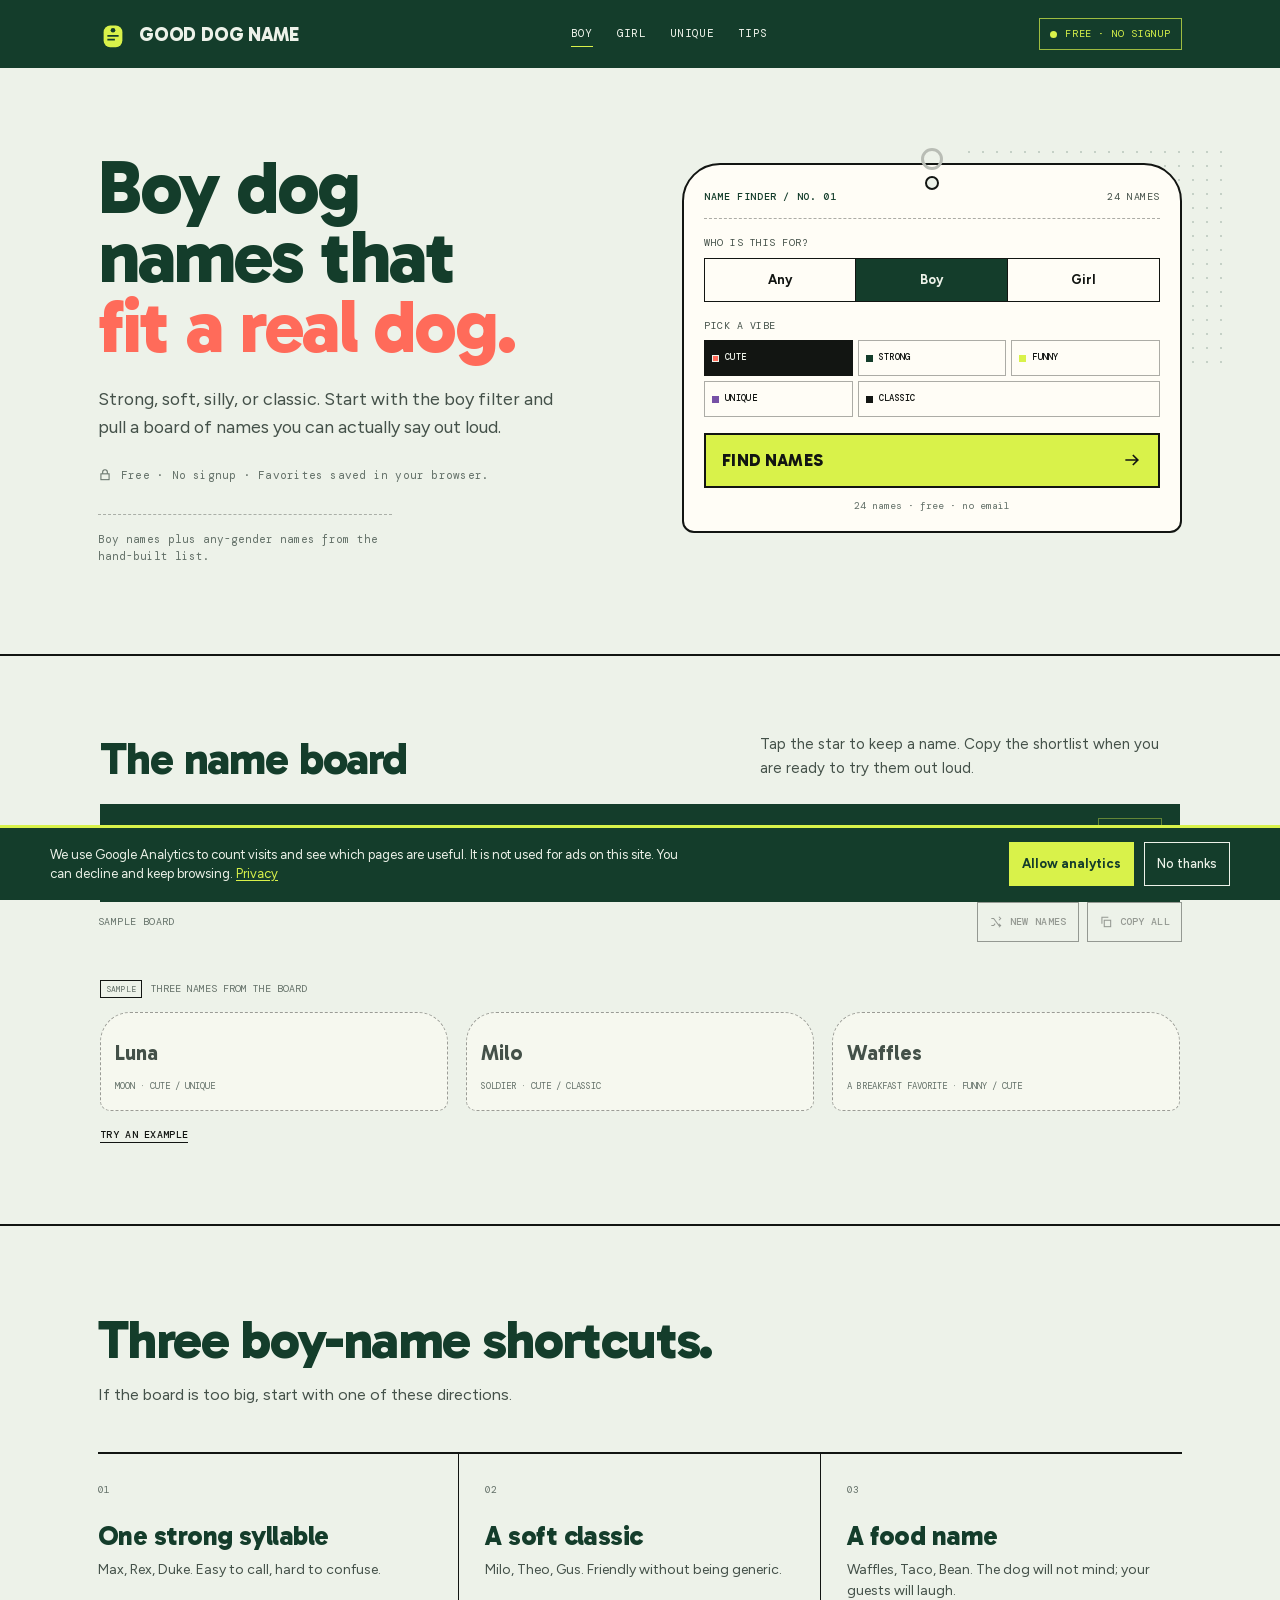
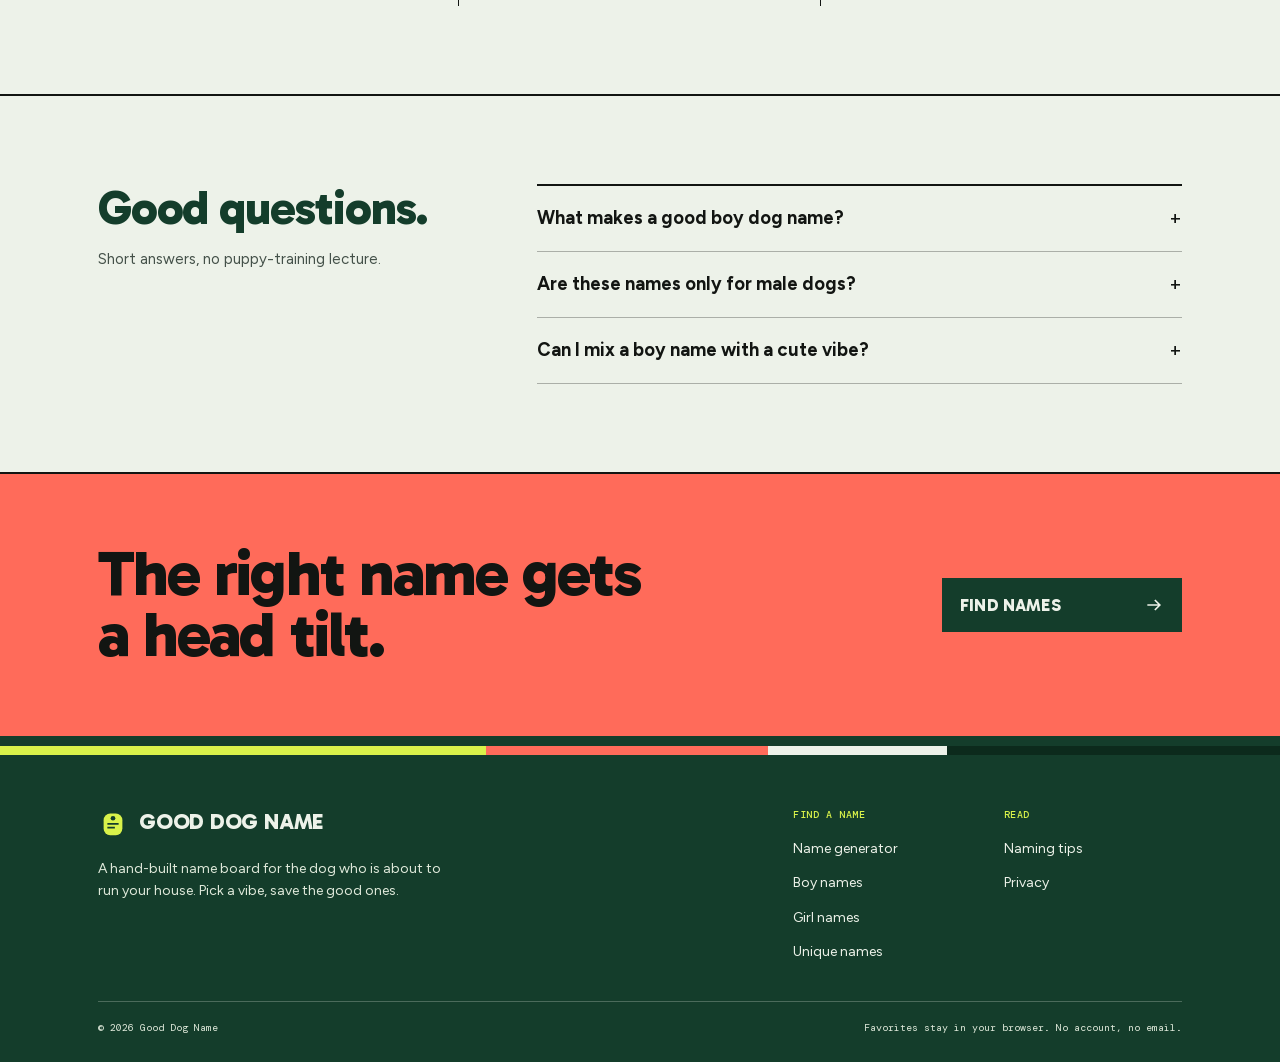
==== commit 991975e8: "Add GA4 analytics with consent" ====
--- a/boy-dog-names/index.html
+++ b/boy-dog-names/index.html
@@ -190,5 +190,7 @@
 </footer>
 <div class="toast" id="toast" role="status" aria-live="polite"></div>
 <script type="module" src="../assets/app.js"></script>
+<script>window.__GA__={id:"G-QT91VKFN8L",consentHref:"../privacy/"};</script>
+<script defer src="../assets/analytics.js"></script>
 </body>
 </html>
--- a/assets/styles.css
+++ b/assets/styles.css
@@ -48,6 +48,9 @@
   --mono: "DM Mono", ui-monospace, monospace;
   --max: 1180px;
   --gutter: clamp(20px, 4vw, 48px);
+  --consent-bg: #143d2b;
+  --consent-fg: #edf2e9;
+  --consent-accent: #d9f24a;
   --ease: cubic-bezier(0.16, 1, 0.3, 1);
 }
 
